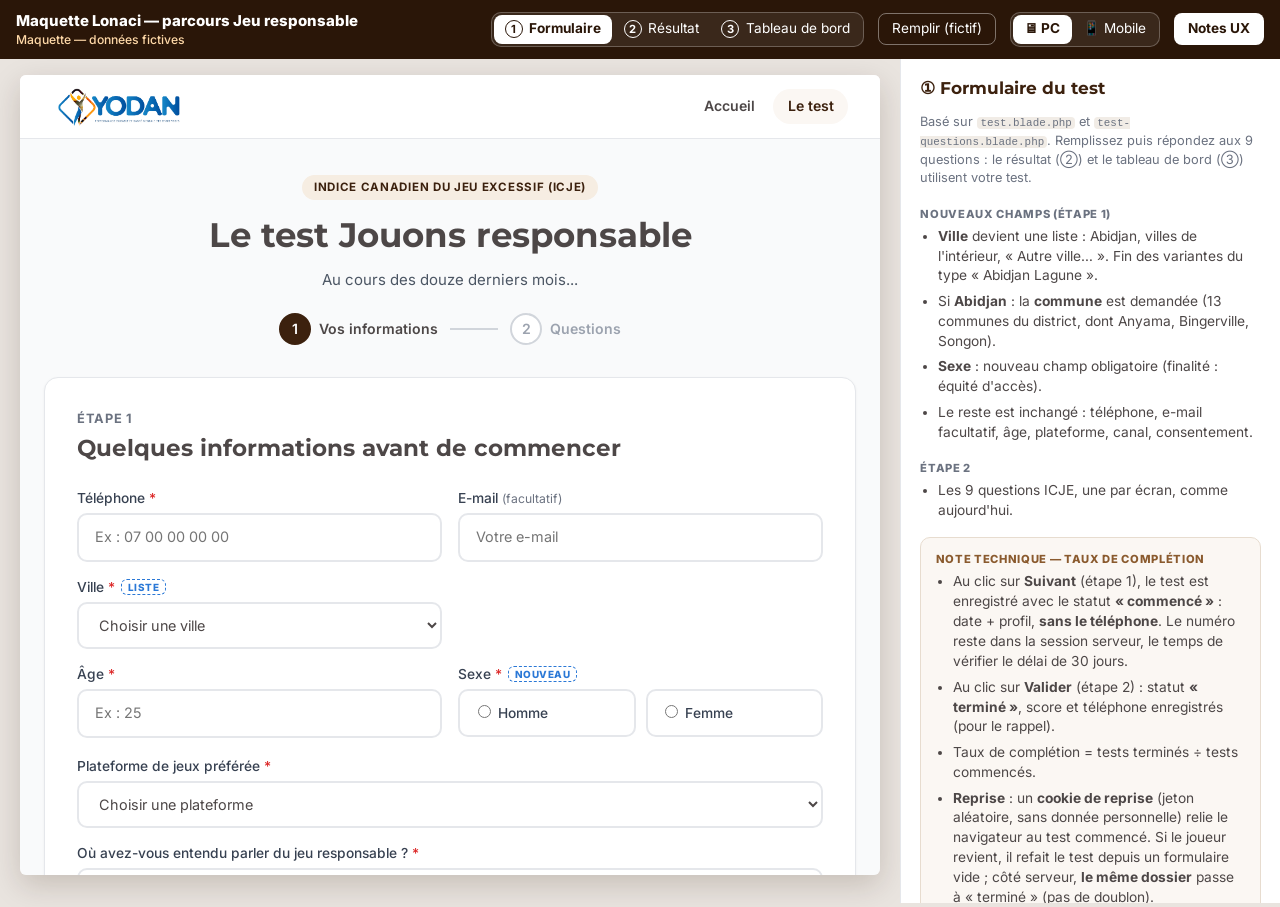
==== lonaci-parcours-jeu-responsable/index.html @ e92cad76 "maquette annuaire" ====
<!doctype html>
<html lang="fr">
<head>
  <meta charset="utf-8">
  <meta name="viewport" content="width=device-width, initial-scale=1">
  <title>Maquette — Parcours Jeu responsable (formulaire, résultat, tableau de bord)</title>
  <link rel="preconnect" href="https://fonts.googleapis.com">
  <link rel="preconnect" href="https://fonts.gstatic.com" crossorigin>
  <link href="https://fonts.googleapis.com/css2?family=Inter:wght@400;500;600;700;800&family=Montserrat:wght@600;700;800&display=swap" rel="stylesheet">
  <link rel="stylesheet" href="shell.css?v=3">
  <link rel="stylesheet" href="form.css?v=1">
  <link rel="stylesheet" href="result.css?v=1">
  <link rel="stylesheet" href="dash.css?v=1">
</head>
<body>
  <header class="mock-bar">
    <div class="mock-title">Maquette Lonaci — parcours Jeu responsable<span>Maquette — données fictives</span></div>

    <nav class="tabs" aria-label="Écrans de la maquette">
      <button type="button" data-screen="form" aria-pressed="true"><i>1</i>Formulaire</button>
      <button type="button" data-screen="result" aria-pressed="false"><i>2</i>Résultat</button>
      <button type="button" data-screen="dash" aria-pressed="false"><i>3</i>Tableau de bord</button>
    </nav>

    <button type="button" class="mock-btn" id="mock-fill" data-only="form">Remplir (fictif)</button>

    <div class="mock-group" role="group" aria-label="Zone du résultat" data-only="result">
      <span class="mock-label">Zone</span>
      <div class="seg">
        <button type="button" data-zone="green" aria-pressed="false">Verte</button>
        <button type="button" data-zone="orange" aria-pressed="false">Orange</button>
        <button type="button" data-zone="red" aria-pressed="true">Rouge</button>
      </div>
    </div>

    <div class="mock-group" role="group" aria-label="Profil connecté" data-only="dash">
      <span class="mock-label">Vu par</span>
      <div class="seg">
        <button type="button" data-role="lonaci" aria-pressed="true">LONACI</button>
        <button type="button" data-role="yodan" aria-pressed="false">YODAN</button>
      </div>
    </div>

    <div class="seg" role="group" aria-label="Affichage">
      <button type="button" data-device="pc" aria-pressed="true">🖥 PC</button>
      <button type="button" data-device="mobile" aria-pressed="false">📱 Mobile</button>
    </div>
    <button type="button" class="notes-toggle" id="notes-toggle" aria-pressed="true">Notes UX</button>
  </header>

  <div class="layout with-notes" id="layout">
    <main id="stage">
      <div class="frame pc" id="frame">

        <!-- ① Formulaire du test -->
        <div class="scr scr-form" id="scr-form">
          <div class="site">
            <header class="site-head">
              <img src="logo.jpg" alt="Jouons responsable" class="site-logo">
              <nav class="site-nav" aria-label="Navigation principale">
                <a href="#">Accueil</a>
                <a href="#" class="on">Le test</a>
              </nav>
            </header>
            <main class="page" id="f-page"></main>
          </div>
        </div>

        <!-- ② Page résultat -->
        <div class="scr scr-result" id="scr-result" hidden>
          <div class="site" id="r-site">
          <header class="site-head">
            <img src="logo.jpg" alt="Jouons responsable" class="site-logo">
            <nav class="site-nav" aria-label="Navigation principale">
              <a href="#" class="on">Accueil</a>
              <a href="#">Le test</a>
            </nav>
            <button type="button" class="site-burger" aria-label="Menu">
              <svg viewBox="0 0 24 24" fill="none" stroke="currentColor" stroke-width="2" stroke-linecap="round"><line x1="3" y1="6" x2="21" y2="6"/><line x1="3" y1="12" x2="21" y2="12"/><line x1="3" y1="18" x2="21" y2="18"/></svg>
            </button>
          </header>

          <main class="result">
            <!-- Colonne gauche : le résultat -->
            <section class="card result-card" aria-labelledby="result-title">
              <div class="result-top">
                <div class="gauge" id="gauge" role="img" aria-label="">
                  <div class="gauge-in">
                    <span class="gauge-emoji" id="gauge-emoji"></span>
                    <span class="gauge-pct" id="gauge-pct"></span>
                  </div>
                </div>
                <div class="result-id">
                  <p class="pill">Votre profil</p>
                  <p class="result-cat">Catégorie ICJE</p>
                  <h1 id="result-title" class="result-title"></h1>
                  <p class="score"><b id="score"></b> <span>/ 27 points</span></p>
                </div>
              </div>

              <p class="result-msg" id="result-msg"></p>

              <a href="#" class="btn-ghost" id="r-retake">
                <svg viewBox="0 0 24 24" fill="none" stroke="currentColor" stroke-width="2" stroke-linecap="round" stroke-linejoin="round" aria-hidden="true"><polyline points="1 4 1 10 7 10"/><path d="M3.51 15a9 9 0 1 0 2.13-9.36L1 10"/></svg>
                Refaire le test
              </a>
            </section>

            <!-- Colonne droite : action puis liens -->
            <div class="side">
              <!-- 1) Cases à cocher (zones orange et rouge) -->
              <section class="card follow" id="follow" aria-labelledby="follow-title">
                <h2 id="follow-title">Être accompagné(e)</h2>
                <p class="sub">Vous n'êtes pas seul(e). Un professionnel peut vous contacter, en toute confidentialité.</p>

                <form id="follow-form" novalidate>
                  <label class="check">
                    <input type="checkbox" id="cb-call">
                    <span>
                      <b>J'accepte d'être rappelé(e)</b>
                      <small>Appel gratuit et confidentiel, au <span class="ph" id="r-phone">07 00 00 00 00</span>.</small>
                    </span>
                  </label>

                  <label class="check" id="support-row">
                    <input type="checkbox" id="cb-support">
                    <span>
                      <b>J'accepte d'être accompagné(e)</b>
                      <small>J'accepte qu'un professionnel de l'accompagnement me contacte pour me proposer un suivi adapté.</small>
                    </span>
                  </label>

                  <div class="actions">
                    <button type="submit" class="btn-main" id="btn-save">Enregistrer mon choix</button>
                    <p class="saved" id="saved" hidden role="status"></p>
                  </div>
                </form>
              </section>

              <!-- 2) Liens -->
              <section class="links" aria-labelledby="links-title">
                <h2 id="links-title">En savoir plus sur le jeu responsable</h2>
                <div class="link-grid">
                  <a href="#" class="tile wa" onclick="return false;">
                    <span class="tile-ico">
                      <svg viewBox="0 0 24 24" fill="currentColor" aria-hidden="true"><path d="M12 2a10 10 0 0 0-8.6 15.1L2 22l5-1.3A10 10 0 1 0 12 2zm0 18.2a8.2 8.2 0 0 1-4.2-1.2l-.3-.2-3 .8.8-2.9-.2-.3A8.2 8.2 0 1 1 12 20.2zm4.5-6.1c-.2-.1-1.5-.7-1.7-.8-.2-.1-.4-.1-.6.1l-.8 1c-.1.2-.3.2-.5.1a6.7 6.7 0 0 1-3.3-2.9c-.2-.4.2-.4.7-1.2.1-.2 0-.3 0-.4l-.8-1.8c-.2-.5-.4-.4-.6-.4h-.5a1 1 0 0 0-.7.3 3 3 0 0 0-.9 2.2 5.2 5.2 0 0 0 1.1 2.7 11.8 11.8 0 0 0 4.5 4c1.7.7 2.3.8 3.2.6.5-.1 1.5-.6 1.7-1.2.2-.6.2-1.1.1-1.2l-.4-.3z"/></svg>
                    </span>
                    <span class="tile-txt">
                      <b>Chaîne WhatsApp</b>
                      <small>Inscrivez-vous à la chaîne WhatsApp</small>
                    </span>
                  </a>
                  <a href="#" class="tile tel" onclick="return false;">
                    <span class="tile-ico">
                      <svg viewBox="0 0 24 24" fill="none" stroke="currentColor" stroke-width="2" stroke-linecap="round" stroke-linejoin="round" aria-hidden="true"><path d="M22 16.9v3a2 2 0 0 1-2.2 2 19.8 19.8 0 0 1-8.6-3.1 19.5 19.5 0 0 1-6-6A19.8 19.8 0 0 1 2.1 4.2 2 2 0 0 1 4.1 2h3a2 2 0 0 1 2 1.7c.1.9.4 1.8.7 2.7a2 2 0 0 1-.5 2.1L8 9.8a16 16 0 0 0 6 6l1.3-1.3a2 2 0 0 1 2.1-.4c.9.3 1.8.6 2.7.7a2 2 0 0 1 1.7 2z"/></svg>
                    </span>
                    <span class="tile-txt">
                      <b>Numéro vert <span class="num">9999</span></b>
                      <small>Appel gratuit</small>
                    </span>
                  </a>
                </div>
              </section>
            </div>
          </main>

          <!-- Pied de page : le lien « ressources » y est déplacé -->
          <footer class="site-foot">
            <span>© 2026 Jouons responsable · <i>Le jeu doit rester un plaisir</i></span>
            <a href="#" class="foot-link" onclick="return false;">
              Plus d'informations sur le jeu responsable
              <svg viewBox="0 0 24 24" fill="none" stroke="currentColor" stroke-width="2" stroke-linecap="round" stroke-linejoin="round" aria-hidden="true"><path d="M7 17 17 7"/><path d="M8 7h9v9"/></svg>
            </a>
          </footer>
          </div>
        </div>

        <!-- ③ Tableau de bord LONACI / YODAN -->
        <div class="scr scr-dash" id="scr-dash" hidden>
          <div class="site">
          <header class="site-head">
            <img src="logo.jpg" alt="Jouons responsable" class="site-logo">
            <div class="site-title">
              <b>Tableau de bord</b>
              <span>Jeu responsable · test ICJE</span>
            </div>
            <span class="live" title="Les chiffres se mettent à jour en temps réel"><i></i>En direct</span>
            <span class="who" id="who"></span>
          </header>

          <div class="dash">
            <!-- Filtres : une seule rangée au-dessus des graphiques -->
            <form class="filters" id="filters" aria-label="Filtres">
              <label>Période
                <select id="f-period">
                  <option value="30">30 derniers jours</option>
                  <option value="90" selected>90 derniers jours</option>
                  <option value="all">Depuis le début</option>
                </select>
              </label>
              <label>Zone
                <select id="f-zone">
                  <option value="">Toutes</option>
                  <option value="Abidjan">Abidjan</option>
                  <option value="Intérieur">Intérieur</option>
                </select>
              </label>
              <label>Sexe
                <select id="f-sexe">
                  <option value="">Tous</option>
                  <option value="H">Hommes</option>
                  <option value="F">Femmes</option>
                </select>
              </label>
              <label>Canal
                <select id="f-canal">
                  <option value="">Tous</option>
                </select>
              </label>
              <label>Plateforme
                <select id="f-plat">
                  <option value="">Toutes</option>
                </select>
              </label>
              <p class="unit-note" id="unit-note"></p>
              <div class="exports">
                <button type="button" class="btn-exp" id="exp-agg" title="Les indicateurs affichés, avec les filtres en cours, à l'instant du clic">⬇ Exporter les indicateurs (CSV)</button>
                <button type="button" class="btn-exp" id="exp-list" title="Dossiers à risque, sans numéro de téléphone">⬇ Exporter les dossiers (sans téléphone)</button>
              </div>
            </form>

            <!-- Chiffres clés -->
            <section class="kpis" id="kpis" aria-label="Chiffres clés"></section>

            <div class="grid">
              <section class="card span-6">
                <h2>Entonnoir de l'accompagnement</h2>
                <p class="sub">Du test commencé à la prise en charge par l'équipe YODAN.</p>
                <div id="funnel"></div>
              </section>

              <section class="card span-6">
                <h2>Demande d'appel et accompagnement</h2>
                <p class="sub">Proposés sur la page résultat : l'appel aux joueurs à risque (modéré, excessif), l'accompagnement au jeu excessif. « Non » et « Sans réponse » ne sont pas rappelés ; la personne reste libre d'appeler le 9999.</p>
                <div id="consent-chart"></div>
              </section>

              <section class="card span-6">
                <h2>Niveaux de risque</h2>
                <p class="sub">Répartition des tests terminés selon la catégorie ICJE.</p>
                <div id="risk-bar"></div>
                <h3>Distribution du score (0–27)</h3>
                <div id="histo"></div>
              </section>

              <section class="card span-6">
                <h2>Suivi des dossiers</h2>
                <p class="sub">Les tests en zone verte sont <b>clos</b> : aucune action, comptés à part. Seuls les dossiers à risque demandent un suivi.</p>
                <div id="pec"></div>
              </section>

              <section class="card span-12">
                <h2>Évolution par semaine</h2>
                <p class="sub">Tests terminés par semaine, par niveau de risque.</p>
                <div id="weekly"></div>
              </section>

              <section class="card span-6">
                <h2>Âge × niveau de risque</h2>
                <p class="sub">Part de chaque niveau dans la tranche d'âge (ligne = 100 %).</p>
                <div id="heat-age"></div>
              </section>

              <section class="card span-6">
                <h2>Sexe, zone et canal</h2>
                <p class="sub">Niveau de risque selon le profil et la source d'acquisition.</p>
                <div id="profile"></div>
              </section>

              <section class="card span-12">
                <h2>Villes et communes</h2>
                <p class="sub">Nombre de tests et part de joueurs à risque (modéré + excessif). À Abidjan, la commune est saisie à la place de la ville.</p>
                <div id="cities"></div>
              </section>

              <section class="card span-12">
                <h2>Plateformes citées</h2>
                <p class="sub">Nombre de tests et part de joueurs à risque (modéré + excessif).</p>
                <div id="plats"></div>
              </section>

              <section class="card span-6">
                <h2>Ce que disent les réponses</h2>
                <p class="sub">Part des tests ayant répondu « La plupart du temps » ou « Presque toujours ».</p>
                <div id="items"></div>
              </section>

              <section class="card span-6">
                <h2>Complétion du test</h2>
                <p class="sub">Tests terminés ÷ tests commencés (étape « Informations » validée, questions non envoyées).</p>
                <div id="completion"></div>
              </section>

              <section class="card span-12">
                <h2>Équité d'accès</h2>
                <p class="sub">Part des demandes d'appel prises en charge, par groupe. Le trait vertical = moyenne générale.</p>
                <div id="equity"></div>
              </section>

              <!-- Dossiers : YODAN uniquement -->
              <section class="card span-12 queue" id="queue" aria-labelledby="queue-title">
                <div class="queue-head">
                  <div>
                    <h2 id="queue-title">Dossiers à risque <span class="badge-yodan">YODAN uniquement</span></h2>
                    <p class="sub">On n'appelle que les personnes qui ont demandé un appel. Le numéro s'affiche à la demande et chaque affichage est journalisé.</p>
                  </div>
                  <div class="queue-tools">
                    <form class="q-search" id="q-search" role="search" novalidate>
                      <label class="mini" for="q-term">Rechercher par téléphone ou e-mail
                        <input class="q-input" id="q-term" type="search" inputmode="email" autocomplete="off" placeholder="Numéro ou e-mail complet" aria-describedby="q-err">
                      </label>
                      <button type="submit" class="btn-act">Rechercher</button>
                      <button type="button" class="btn-act sec" id="q-clear" hidden>Effacer</button>
                    </form>
                    <label class="mini" id="q-filter-wrap">Afficher
                      <select id="q-filter">
                        <option value="todo">À appeler (demande = Oui, en attente)</option>
                        <option value="all">Tous les dossiers à risque</option>
                      </select>
                    </label>
                  </div>
                </div>
                <p class="q-err" id="q-err" role="alert" hidden></p>
                <p class="q-banner" id="q-banner" hidden></p>
                <div class="table-wrap">
                  <table class="qtable" id="qtable">
                    <thead>
                      <tr>
                        <th scope="col">Priorité</th>
                        <th scope="col">Dossier</th>
                        <th scope="col">Téléphone</th>
                        <th scope="col">E-mail</th>
                        <th scope="col">Date du test</th>
                        <th scope="col">Ancienneté</th>
                        <th scope="col">Commune / ville</th>
                        <th scope="col">Âge · sexe</th>
                        <th scope="col">Plateforme</th>
                        <th scope="col">Score</th>
                        <th scope="col">Canal</th>
                        <th scope="col">Appel</th>
                        <th scope="col">Accomp.</th>
                        <th scope="col">Statut / action</th>
                      </tr>
                    </thead>
                    <tbody></tbody>
                  </table>
                </div>
                <div class="pager-row">
                  <p class="small muted" id="q-count"></p>
                  <nav class="pager" id="q-pager" aria-label="Pagination des dossiers"></nav>
                  <label class="mini pager-size">Par page
                    <select id="q-size">
                      <option value="10" selected>10</option>
                      <option value="25">25</option>
                      <option value="50">50</option>
                    </select>
                  </label>
                </div>
              </section>

              <!-- Repère de maquette : ce que LONACI ne voit pas -->
              <section class="card span-12 ghost" id="ghost" aria-hidden="true">
                <b>Repère maquette</b> — à cet endroit, YODAN voit la <b>liste nominative des dossiers à risque</b> (téléphone, dossier, score individuel).
                Côté LONACI, cette zone n'existe pas : rien n'est chargé, ni à l'écran ni dans les données envoyées au navigateur.
              </section>
            </div>

            <p class="foot small muted">Unité : <b>tests</b>, pas personnes (un même joueur peut refaire le test après 30 jours). Seul le test ICJE est pris en compte.</p>
          </div>
          </div>
        </div>

      </div>
    </main>

    <aside class="notes" id="notes" aria-label="Notes UX"></aside>
  </div>

  <div class="tip" id="tip" role="tooltip" hidden></div>
  <div class="toast" id="toast" role="status" aria-live="polite" hidden></div>

  <script src="app.js?v=2"></script>
  <script src="form.js?v=3"></script>
  <script src="result.js?v=1"></script>
  <script src="dash.js?v=4"></script>
  <script>PJR.boot();</script>
</body>
</html>
---- lonaci-parcours-jeu-responsable/shell.css ----
/* Maquette Lonaci — parcours Jeu responsable : cadre commun (barre de maquette, onglets, appareil, notes).
   Les styles de chaque écran sont dans form.css, result.css et dash.css (limités à .scr-form, .scr-result, .scr-dash). */
:root {
  --brand: #3c210e;
  --mock: #2a1608;
  --border: #e5e7eb;
  --muted: #6b7280;
}
* { box-sizing: border-box; }
html, body { margin: 0; }
body { font-family: Inter, system-ui, Arial, sans-serif; background: #e9e4df; color: #4d4747; font-size: 15px; line-height: 1.45; }
button, input, select { font: inherit; color: inherit; }
[hidden] { display: none !important; }
:focus-visible { outline: 3px solid #f2a541; outline-offset: 2px; }
.sr-only { position: absolute; width: 1px; height: 1px; padding: 0; margin: -1px; overflow: hidden; clip: rect(0 0 0 0); white-space: nowrap; border: 0; }

/* ---------- Barre de maquette ---------- */
.mock-bar { position: sticky; top: 0; z-index: 30; display: flex; flex-wrap: wrap; align-items: center; gap: .6rem .9rem; padding: .6rem 1rem; background: var(--mock); color: #fff; }
.mock-title { font-weight: 800; margin-right: auto; }
.mock-title span { display: block; font-weight: 500; font-size: .76rem; color: #ffd9a8; }
.mock-group { display: inline-flex; align-items: center; gap: .4rem; }
.mock-label { font-size: .8rem; opacity: .8; }
.seg, .tabs { display: inline-flex; background: rgba(255,255,255,.08); border: 1px solid rgba(255,255,255,.25); border-radius: 10px; padding: 2px; }
.seg button, .tabs button { border: 0; background: none; color: #fff; padding: .28rem .7rem; border-radius: 8px; cursor: pointer; font-size: .85rem; }
.seg button[aria-pressed="true"], .tabs button[aria-pressed="true"] { background: #fff; color: var(--mock); font-weight: 700; }
.tabs button { display: inline-flex; align-items: center; gap: .4rem; }
.tabs i { font-style: normal; display: inline-grid; place-items: center; width: 18px; height: 18px; border-radius: 50%; border: 1px solid currentColor; font-size: .7rem; font-weight: 700; }
.mock-btn, .notes-toggle { border: 1px solid rgba(255,255,255,.4); background: none; color: #fff; padding: .32rem .8rem; border-radius: 8px; cursor: pointer; font-size: .85rem; }
.notes-toggle[aria-pressed="true"] { background: #fff; color: var(--mock); font-weight: 700; }

.layout { display: grid; grid-template-columns: minmax(0, 1fr); }
.layout.with-notes { grid-template-columns: minmax(0, 1fr) 380px; }
#stage { padding: 1rem 1.25rem 2rem; min-width: 0; }

/* ---------- Notes UX ---------- */
.notes { background: #fff; border-left: 1px solid var(--border); padding: 1.1rem 1.2rem 3rem; font-size: .86rem; max-height: calc(100vh - 56px); overflow: auto; position: sticky; top: 56px; }
.layout:not(.with-notes) .notes { display: none; }
.notes h2 { font-size: 1.05rem; margin: 0 0 .4rem; font-family: Montserrat, Arial, sans-serif; color: var(--brand); }
.notes h3 { font-size: .92rem; margin: 1rem 0 .3rem; font-family: Montserrat, Arial, sans-serif; color: var(--brand); }
.notes .tag { display: block; font-size: .7rem; text-transform: uppercase; letter-spacing: .06em; font-weight: 800; color: var(--muted); margin: 1.1rem 0 .3rem; }
.notes ul, .notes ol { margin: 0; padding-left: 1.1rem; }
.notes li { margin-bottom: .35rem; }
.notes .questions li::marker { color: var(--brand); font-weight: 700; }
.notes .out li { color: #57504c; }
.notes code { font-size: .85em; background: #f1ece6; padding: 0 .3em; border-radius: 4px; }
.notes .tech { margin-top: 1rem; padding: .8rem .9rem; border: 1px solid #e7dccf; background: #fbf7f3; border-radius: 10px; }
.notes .tech .tag { margin-top: 0; color: #8a5a2e; }
.notes .muted { color: var(--muted); }
.notes .small { font-size: .8rem; }
@media (max-width: 1100px) { .layout.with-notes { grid-template-columns: minmax(0, 1fr); } .notes { position: static; max-height: none; border-left: 0; border-top: 1px solid var(--border); } }

/* ---------- Cadre d'appareil ---------- */
.frame { background: #f9fafb; overflow: auto; container-type: inline-size; box-shadow: 0 10px 30px rgba(42,22,8,.18); }
.frame.pc { width: 100%; max-width: 1366px; height: calc(100vh - 100px); min-height: 560px; margin: 0 auto; border-radius: 6px; }
.frame.mobile { width: 390px; height: 800px; margin: 0 auto; border-radius: 28px; border: 10px solid #1f1f1f; }
.frame > .scr { min-height: 100%; display: flex; flex-direction: column; background: transparent; }
.frame > .scr-dash { background: #f7f5f3; }
.frame > .scr > .site { flex: 1; }

/* ---------- Infobulle + toast ---------- */
.tip { position: fixed; z-index: 50; pointer-events: none; background: #1f1a17; color: #fff; font-size: .76rem; padding: .4rem .6rem; border-radius: 8px; max-width: 260px; box-shadow: 0 6px 18px rgba(0,0,0,.2); }
.toast { position: fixed; z-index: 60; left: 50%; bottom: 24px; transform: translateX(-50%); max-width: min(92vw, 640px); background: #1f1a17; color: #fff; padding: .6rem 1rem; border-radius: 10px; font-size: .86rem; box-shadow: 0 8px 24px rgba(0,0,0,.25); }

/* Recherche + pagination de la liste des dossiers (YODAN) */
.scr-dash .queue-tools { display: flex; flex-wrap: wrap; align-items: flex-end; gap: 10px 14px; }
.scr-dash .q-search { display: flex; flex-wrap: wrap; align-items: flex-end; gap: 6px; }
.scr-dash .q-input { min-width: 240px; padding: .42rem .6rem; border: 1px solid #e7e2dd; border-radius: 9px; background: #fff; font-size: .85rem; font-weight: 500; }
.scr-dash .q-input:focus { outline: none; border-color: #3c210e; box-shadow: 0 0 0 3px rgba(60,33,14,.15); }
.scr-dash .q-search .btn-act { padding: .45rem .75rem; }
.scr-dash .q-err { margin: 8px 0 0; font-size: .8rem; color: #b91c1c; }
.scr-dash .q-banner { margin: 8px 0 10px; padding: .5rem .75rem; border-radius: 10px; background: #e8f0fb; color: #184f95; font-size: .8rem; }
.scr-dash .pager-row { display: flex; flex-wrap: wrap; align-items: center; justify-content: space-between; gap: 8px 16px; margin-top: 10px; }
.scr-dash .pager-row #q-count { margin: 0; }
.scr-dash .pager { display: flex; flex-wrap: wrap; gap: 4px; }
.scr-dash .pager button { min-width: 34px; height: 32px; padding: 0 .55rem; border: 1px solid #e7e2dd; border-radius: 8px; background: #fff; font-size: .8rem; font-weight: 600; cursor: pointer; }
.scr-dash .pager button:hover:not(:disabled) { border-color: #3c210e; }
.scr-dash .pager button[aria-current="page"] { background: #3c210e; border-color: #3c210e; color: #fff; }
.scr-dash .pager button:disabled { opacity: .4; cursor: default; }
.scr-dash .pager .gap { align-self: center; padding: 0 2px; color: #6b7280; }
.scr-dash .pager-size { flex-direction: row !important; align-items: center; gap: 6px !important; }
.scr-dash .pager-size select { min-width: 0 !important; }
.scr-dash .contact-mail { display: block; font-size: .74rem; color: #57504c; }
@container (max-width: 560px) {
  .scr-dash .q-search, .scr-dash .q-search label { width: 100%; }
  .scr-dash .q-input { min-width: 0; width: 100%; }
  .scr-dash .pager-row { flex-direction: column; align-items: stretch; }
}

/* Repère du test passé dans la maquette (file d'appels) */
.scr-dash tr.mine td { background: #fff8ec; }
.scr-dash .badge-mine { display: inline-block; margin-left: 6px; font-size: .64rem; font-weight: 800; text-transform: uppercase; letter-spacing: .04em; color: #8a5a00; background: #fff1cc; border: 1px dashed #e0b44a; border-radius: 6px; padding: 0 .35rem; }

/* Blocs repliables du tableau de bord */
.scr-dash .fold-all { display: flex; justify-content: flex-end; gap: 8px; margin: 0 0 10px; }
.scr-dash .card-toggle { all: unset; box-sizing: border-box; display: flex; align-items: center; justify-content: space-between; gap: 10px; width: 100%; cursor: pointer; font: inherit; color: inherit; }
.scr-dash .card-toggle::after { content: ""; flex: none; width: 8px; height: 8px; border-right: 2px solid currentColor; border-bottom: 2px solid currentColor; transform: rotate(45deg); margin: -4px 4px 0; transition: transform .15s; }
.scr-dash .card.collapsed .card-toggle::after { transform: rotate(-45deg); margin-top: 0; }
.scr-dash .card-toggle:focus-visible { outline: 2px solid #3c210e; outline-offset: 4px; border-radius: 4px; }
.scr-dash .card.collapsed { align-self: start; }
.scr-dash .card.collapsed .card-body { display: none; }
.scr-dash .mail-mask { color: #57504c; font-variant-numeric: tabular-nums; }
.scr-dash .consent-title { flex-wrap: wrap; gap: 2px 12px; }
.scr-dash .consent-title > span:last-child { white-space: nowrap; }
---- lonaci-parcours-jeu-responsable/form.css ----
/* Généré depuis formulaire-test/styles.css — styles limités à .scr-form */
.scr-form { --brand: #3c210e;
  --brand-dark: #2f1a0b;
  --brand-soft: #f6ede2;
  --brand-50: #fbf7f3;
  --text: #4d4747;
  --muted: #6b7280;
  --border: #e5e7eb;
  --bg: #f9fafb;
  --mock: #2a1608;
  --new: #2a78d6; }
.scr-form { font-family: Inter, system-ui, Arial, sans-serif; background: #e9e4df; color: var(--text); font-size: 15px; line-height: 1.45; }
.scr-form button, .scr-form input, .scr-form select { font: inherit; color: inherit; }
.scr-form code { font-size: .85em; background: #f1ece6; padding: 0 .3em; border-radius: 4px; }
.scr-form .muted { color: var(--muted); }
.scr-form .small { font-size: .8rem; }
.scr-form .sim { background: #1f1a17; color: #f3eee9; border-radius: 12px; padding: 12px 14px; margin-bottom: 8px; }
.scr-form .sim h2 { color: #ffd9a8; }
.scr-form .sim .muted { color: #b9aea5; }
.scr-form .rec { margin-top: 8px; border: 1px solid #3d332d; border-radius: 10px; padding: 8px 10px; font-size: .78rem; }
.scr-form .rec-head { display: flex; justify-content: space-between; align-items: center; margin-bottom: 4px; font-weight: 700; }
.scr-form .rec dl { display: grid; grid-template-columns: 110px minmax(0, 1fr); gap: 2px 8px; margin: 0; }
.scr-form .rec dt { color: #b9aea5; }
.scr-form .rec dd { margin: 0; overflow-wrap: anywhere; }
.scr-form .rec dd.no { color: #8f8278; font-style: italic; }
.scr-form .rec dd.chg { color: #9fe0b5; }
.scr-form .st { font-size: .68rem; font-weight: 800; text-transform: uppercase; letter-spacing: .05em; padding: .12rem .5rem; border-radius: 999px; }
.scr-form .st.started { background: #5a3d0a; color: #ffd27a; }
.scr-form .st.done { background: #0f3d22; color: #9fe0b5; }
.scr-form .kv { display: flex; justify-content: space-between; gap: 8px; font-size: .78rem; padding: 3px 0; border-top: 1px solid #3d332d; }
.scr-form .kv:first-of-type { border-top: 0; }
.scr-form .kv b { color: #fff; }
.scr-form .rate { margin-top: 10px; padding: 8px 10px; border-radius: 10px; background: #2b2420; font-size: .78rem; }
.scr-form .rate b { font-size: 1rem; color: #fff; }
.scr-form .rate .bad { color: #ffb38a; }
.scr-form .site-head { position: sticky; top: 0; z-index: 5; display: flex; align-items: center; justify-content: space-between; height: 64px; padding: 0 32px; background: rgba(255,255,255,.95); border-bottom: 1px solid var(--border); }
.scr-form .site-logo { height: 46px; width: auto; }
.scr-form .site-nav { display: flex; gap: 4px; }
.scr-form .site-nav a { padding: .45rem .9rem; border-radius: 999px; font-size: .88rem; font-weight: 600; color: var(--text); text-decoration: none; }
.scr-form .site-nav a.on { background: var(--brand-50); color: var(--brand); }
.scr-form .page { max-width: 896px; margin: 0 auto; padding: 36px 24px 48px; }
.scr-form .test-head { text-align: center; margin-bottom: 32px; }
.scr-form .pill { display: inline-block; margin: 0; font-size: .72rem; font-weight: 700; text-transform: uppercase; letter-spacing: .06em; color: var(--brand); background: var(--brand-soft); padding: .25rem .75rem; border-radius: 999px; }
.scr-form .test-head h1 { margin: .7rem 0 0; font-family: Montserrat, Arial, sans-serif; font-size: 2.1rem; color: var(--text); }
.scr-form .test-head .intro { margin: .6rem auto 0; color: #4b5563; max-width: 640px; }
.scr-form .steps { display: flex; align-items: center; justify-content: center; gap: 12px; margin-top: 22px; }
.scr-form .steps .line { width: 48px; height: 2px; background: #d1d5db; }
.scr-form .step { display: flex; align-items: center; gap: 8px; font-size: .88rem; font-weight: 600; color: #9ca3af; }
.scr-form .step span { width: 32px; height: 32px; border-radius: 50%; border: 2px solid #d1d5db; background: #fff; display: inline-grid; place-items: center; }
.scr-form .step.on { color: var(--text); }
.scr-form .step.on span { border-color: var(--brand); background: var(--brand); color: #fff; }
.scr-form .step.done span { border-color: var(--brand); color: var(--brand); }
.scr-form .card { background: #fff; border: 1px solid var(--border); border-radius: 14px; box-shadow: 0 1px 3px rgba(17,24,39,.05); padding: 32px; }
.scr-form .card .eyebrow { margin: 0; font-size: .8rem; font-weight: 700; text-transform: uppercase; letter-spacing: .05em; color: var(--muted); }
.scr-form .card h3 { margin: .2rem 0 0; font-family: Montserrat, Arial, sans-serif; font-size: 1.45rem; color: var(--text); }
.scr-form .fields { display: grid; grid-template-columns: 1fr 1fr; gap: 16px; margin-top: 24px; }
.scr-form .full { grid-column: 1 / -1; }
.scr-form .field label, .scr-form .field .lbl { display: block; font-size: .86rem; font-weight: 500; color: #374151; margin-bottom: 4px; }
.scr-form .req { color: #dc2626; }
.scr-form .opt { font-size: .76rem; color: var(--muted); font-weight: 400; }
.scr-form .input { width: 100%; border: 2px solid var(--border); border-radius: 10px; padding: .75rem 1rem; font-size: .9rem; background: #fff; }
.scr-form .input:focus { outline: none; border-color: var(--brand); box-shadow: 0 0 0 3px rgba(60,33,14,.15); }
.scr-form .input.bad { border-color: #dc2626; }
.scr-form .err { margin: 4px 0 0; font-size: .8rem; color: #b91c1c; }
.scr-form .help { margin: 4px 0 0; font-size: .76rem; color: var(--muted); }
.scr-form .new { display: inline-block; margin-left: 6px; vertical-align: 1px; font-size: .62rem; font-weight: 800; text-transform: uppercase; letter-spacing: .05em; color: var(--new); border: 1px dashed var(--new); border-radius: 6px; padding: 0 .35rem; }
.scr-form .radios { display: flex; gap: 10px; }
.scr-form .radio { flex: 1; display: flex; align-items: center; justify-content: center; gap: 8px; padding: .7rem .8rem; border: 2px solid var(--border); border-radius: 10px; cursor: pointer; font-size: .9rem; font-weight: 600; background: #fff; }
.scr-form .radio:hover { border-color: rgba(60,33,14,.35); }
.scr-form .radio:has(input:checked) { border-color: var(--brand); background: var(--brand-soft); color: var(--brand); }
.scr-form .radio input { accent-color: var(--brand); }
.scr-form .consent { display: flex; gap: 12px; align-items: flex-start; font-size: .88rem; color: #374151; cursor: pointer; }
.scr-form .consent input { margin-top: 3px; width: 16px; height: 16px; accent-color: var(--brand); }
.scr-form .consent a { color: var(--brand); font-weight: 600; }
.scr-form .actions { display: flex; flex-direction: column; align-items: center; gap: 12px; margin-top: 24px; }
.scr-form .btn { min-width: 320px; padding: 1rem 2rem; border: 0; border-radius: 12px; background: var(--brand); color: #fff; font-weight: 700; font-size: 1rem; cursor: pointer; box-shadow: 0 10px 20px rgba(60,33,14,.25); }
.scr-form .btn:hover { background: var(--brand-dark); }
.scr-form .btn:disabled { opacity: .45; cursor: not-allowed; box-shadow: none; }
.scr-form .btn-sec { padding: .6rem 1rem; border: 1px solid #d1d5db; border-radius: 9px; background: #fff; font-size: .86rem; font-weight: 600; cursor: pointer; }
.scr-form .link { font-size: .86rem; color: #4b5563; text-decoration: none; background: none; border: 0; cursor: pointer; }
.scr-form .link:hover { color: var(--brand); }
.scr-form .progress { margin: -12px 0 32px; }
.scr-form .progress-top { display: flex; justify-content: space-between; font-size: .86rem; font-weight: 600; color: #4b5563; margin-bottom: 6px; }
.scr-form .progress-top b { color: var(--brand); }
.scr-form .bar { height: 10px; background: #e5e7eb; border-radius: 999px; overflow: hidden; }
.scr-form .bar div { height: 100%; background: linear-gradient(90deg, #3c210e, #8a5a2e); border-radius: 999px; transition: width .4s ease; }
.scr-form .q { padding: 40px; border-radius: 18px; }
.scr-form .q .pill { font-size: .7rem; }
.scr-form .q h3 { margin-top: 16px; font-size: 1.45rem; line-height: 1.3; }
.scr-form .answers { display: grid; grid-template-columns: 1fr 1fr; gap: 12px; margin-top: 24px; }
.scr-form .answer { display: flex; align-items: center; gap: 12px; padding: 16px; border: 2px solid var(--border); border-radius: 12px; background: var(--bg); cursor: pointer; font-size: .9rem; font-weight: 500; }
.scr-form .answer:hover { border-color: rgba(60,33,14,.4); background: var(--brand-50); }
.scr-form .answer.sel { border-color: var(--brand); background: var(--brand-soft); box-shadow: 0 0 0 1px var(--brand); }
.scr-form .answer .emo { font-size: 1.5rem; }
.scr-form .left { text-align: center; padding: 56px 24px; }
.scr-form .left .big { font-size: 2.6rem; }
.scr-form .left h2 { font-family: Montserrat, Arial, sans-serif; margin: .5rem 0 .3rem; color: var(--text); }
.scr-form .result { text-align: center; }
.scr-form .result .score { font-family: Montserrat, Arial, sans-serif; font-size: 2.4rem; font-weight: 800; color: var(--brand); }
@container (max-width: 620px) {
.scr-form .site-head { padding: 0 16px; height: 58px; }
.scr-form .site-logo { height: 38px; }
.scr-form .site-nav a { padding: .4rem .6rem; font-size: .82rem; }
.scr-form .page { padding: 24px 16px 40px; }
.scr-form .test-head h1 { font-size: 1.6rem; }
.scr-form .steps { gap: 8px; }
.scr-form .steps .line { width: 20px; }
.scr-form .step { font-size: .8rem; }
.scr-form .card { padding: 20px; }
.scr-form .fields { grid-template-columns: minmax(0, 1fr); }
.scr-form .q { padding: 22px; }
.scr-form .q h3 { font-size: 1.15rem; }
.scr-form .answers { grid-template-columns: minmax(0, 1fr); }
.scr-form .btn { min-width: 0; width: 100%; }
}
---- lonaci-parcours-jeu-responsable/result.css ----
/* Généré depuis page-resultat/styles.css — styles limités à .scr-result */
.scr-result { --brand: #3c210e;
  --brand-soft: #f6ede2;
  --brand-50: #fbf7f3;
  --text: #4d4747;
  --muted: #6b7280;
  --border: #e5e7eb;
  --bg: #f9fafb;
  --wa: #128c4b;
  --wa-soft: #e8f8ee;
  --green: #16a34a;
  --mock: #2a1608;
  
  --z: #dc2626;
  --z-soft: #fef2f2; }
.scr-result { font-family: Inter, system-ui, sans-serif; background: #e9e4df; color: var(--text); font-size: 15px; line-height: 1.45; }
.scr-result button, .scr-result input { font: inherit; color: inherit; }
.scr-result code, .scr-result kbd { font-size: .85em; background: #f1ece6; padding: 0 .3em; border-radius: 4px; }
.scr-result .muted { color: var(--muted); }
.scr-result .small { font-size: .82rem; }
.scr-result .site { min-height: 100%; display: flex; flex-direction: column; }
.scr-result .site-head { flex: none; display: flex; align-items: center; justify-content: space-between; height: 64px; padding: 0 32px; background: rgba(255,255,255,.92); border-bottom: 1px solid var(--border); }
.scr-result .site-logo { height: 46px; width: auto; }
.scr-result .site-nav { display: flex; gap: 4px; }
.scr-result .site-nav a { padding: .45rem .9rem; border-radius: 999px; font-size: .88rem; font-weight: 600; color: var(--text); text-decoration: none; }
.scr-result .site-nav a.on { background: var(--brand-50); color: var(--brand); }
.scr-result .site-burger { display: none; border: 0; background: none; width: 40px; height: 40px; border-radius: 8px; }
.scr-result .site-burger svg { width: 24px; height: 24px; }
.scr-result .result { flex: 1; width: 100%; max-width: 1180px; margin: 0 auto; padding: 16px 32px; display: grid; grid-template-columns: 5fr 6fr; gap: 20px; align-items: stretch; }
.scr-result .card { background: #fff; border: 1px solid var(--border); border-radius: 16px; box-shadow: 0 6px 18px rgba(17,24,39,.05); }
.scr-result .result-card { display: flex; flex-direction: column; padding: 24px 26px; background: linear-gradient(180deg, var(--z-soft) 0%, #fff 55%); }
.scr-result .result-top { display: flex; align-items: center; gap: 22px; }
.scr-result .gauge { flex: none; width: 120px; height: 120px; border-radius: 50%; display: grid; place-items: center;
  background: conic-gradient(var(--z) calc(var(--p, 0) * 1%), #e5e7eb 0); }
.scr-result .gauge-in { width: 94px; height: 94px; border-radius: 50%; background: #fff; display: flex; flex-direction: column; align-items: center; justify-content: center; }
.scr-result .gauge-emoji { font-size: 1.7rem; line-height: 1; }
.scr-result .gauge-pct { margin-top: 2px; font-size: 1.25rem; font-weight: 800; color: var(--z); }
.scr-result .pill { display: inline-block; margin: 0; font-size: .68rem; font-weight: 700; text-transform: uppercase; letter-spacing: .07em; color: var(--brand); background: rgba(255,255,255,.75); border: 1px solid rgba(60,33,14,.12); padding: .2rem .65rem; border-radius: 999px; }
.scr-result .result-cat { margin: .6rem 0 0; font-size: .8rem; font-weight: 600; color: var(--muted); }
.scr-result .result-title { margin: .1rem 0 0; font-family: Montserrat, sans-serif; font-size: 1.75rem; line-height: 1.15; color: var(--z); }
.scr-result .score { display: inline-flex; align-items: baseline; gap: 4px; margin: .55rem 0 0; padding: .25rem .8rem; background: #fff; border: 1px solid color-mix(in srgb, var(--z) 25%, transparent); border-radius: 10px; }
.scr-result .score b { font-size: 1.3rem; color: var(--z); }
.scr-result .score span { font-size: .82rem; color: var(--muted); }
.scr-result .result-msg { margin: 20px 0 0; font-size: .95rem; line-height: 1.6; color: #4b5563; }
.scr-result .thanks { margin: 12px 0 0; font-size: .8rem; color: var(--muted); }
.scr-result .btn-ghost { margin-top: auto; align-self: flex-start; display: inline-flex; align-items: center; gap: .5rem; padding: .7rem 1.3rem; border: 2px solid var(--border); border-radius: 12px; background: #fff; font-size: .88rem; font-weight: 600; color: var(--text); text-decoration: none; }
.scr-result .btn-ghost:hover { background: var(--bg); }
.scr-result .btn-ghost svg { width: 16px; height: 16px; }
.scr-result .side { display: flex; flex-direction: column; gap: 12px; min-width: 0; }
.scr-result .follow { padding: 14px 20px; background: color-mix(in srgb, var(--z-soft) 70%, #fff); border-color: color-mix(in srgb, var(--z) 20%, var(--border)); }
.scr-result .follow h2, .scr-result .links h2 { margin: 0; font-family: Montserrat, sans-serif; font-size: 1.05rem; color: var(--text); }
.scr-result .follow .sub { margin: .15rem 0 .6rem; font-size: .84rem; color: #4b5563; }
.scr-result #follow-form { display: flex; flex-direction: column; gap: 8px; }
.scr-result .check { display: flex; align-items: flex-start; gap: 10px; padding: 8px 14px; background: #fff; border: 2px solid var(--border); border-radius: 12px; cursor: pointer; transition: border-color .15s; }
.scr-result .check:hover { border-color: rgba(60,33,14,.35); }
.scr-result .check:has(input:checked) { border-color: var(--brand); }
.scr-result .check input { margin-top: 2px; width: 18px; height: 18px; accent-color: var(--brand); flex: none; }
.scr-result .check b { display: block; font-size: .9rem; }
.scr-result .check small { display: block; font-size: .78rem; color: var(--muted); margin-top: 1px; }
.scr-result .phone { padding: 0 2px; }
.scr-result .phone label { display: block; font-size: .8rem; font-weight: 600; margin-bottom: 3px; }
.scr-result .phone .req { color: #dc2626; }
.scr-result .phone input { width: 100%; padding: .55rem .8rem; border: 2px solid var(--border); border-radius: 10px; background: #fff; font-size: .88rem; }
.scr-result .phone input:focus { outline: none; border-color: var(--brand); box-shadow: 0 0 0 3px rgba(60,33,14,.15); }
.scr-result .err { margin: 3px 0 0; font-size: .78rem; color: #b91c1c; }
.scr-result .btn-main { margin-top: 4px; align-self: flex-start; padding: .7rem 1.6rem; border: 0; border-radius: 12px; background: var(--z); color: #fff; font-size: .88rem; font-weight: 700; cursor: pointer; box-shadow: 0 4px 10px rgba(0,0,0,.12); }
.scr-result .btn-main:hover { filter: brightness(.95); }
.scr-result .saved { margin: 4px 0 0; padding: .55rem .8rem; border: 1px solid #bbf7d0; background: #f0fdf4; color: #166534; border-radius: 10px; font-size: .84rem; }
.scr-result .links h2 { margin-bottom: 8px; }
.scr-result .link-grid { display: grid; grid-template-columns: 1fr 1fr; gap: 10px; }
.scr-result .tile { display: flex; align-items: center; gap: 12px; padding: 10px 14px; background: #fff; border: 2px solid var(--border); border-radius: 12px; text-decoration: none; color: var(--text); transition: border-color .15s, background .15s; }
.scr-result .tile-ico { flex: none; width: 40px; height: 40px; border-radius: 50%; display: grid; place-items: center; }
.scr-result .tile-ico svg { width: 22px; height: 22px; }
.scr-result .tile b { display: block; font-size: .9rem; }
.scr-result .tile small { display: block; font-size: .78rem; color: var(--muted); }
.scr-result .tile .num { color: var(--green); font-weight: 800; letter-spacing: .04em; }
.scr-result .tile.wa .tile-ico { background: var(--wa-soft); color: var(--wa); }
.scr-result .tile.wa:hover { border-color: #25d366; background: #f3fcf6; }
.scr-result .tile.tel .tile-ico { background: #ecfdf3; color: var(--green); }
.scr-result .tile.tel:hover { border-color: var(--green); background: #f3fcf6; }
.scr-result .site.zone-green .links { padding: 18px 22px; background: #fff; border: 1px solid var(--border); border-radius: 16px; }
.scr-result .site.zone-green .link-grid { grid-template-columns: 1fr; }
.scr-result .site-foot { flex: none; display: flex; align-items: center; justify-content: space-between; gap: 12px; padding: 11px 32px; background: #fff; border-top: 1px solid var(--border); font-size: .8rem; color: #4a5568; }
.scr-result .site-foot i { color: #718096; }
.scr-result .foot-link { display: inline-flex; align-items: center; gap: 4px; color: var(--brand); font-weight: 600; text-decoration: underline; text-underline-offset: 3px; }
.scr-result .foot-link svg { width: 14px; height: 14px; }
@container (max-width: 760px) {
.scr-result .site-head { height: 60px; padding: 0 16px; }
.scr-result .site-logo { height: 40px; }
.scr-result .site-nav { display: none; }
.scr-result .site-burger { display: inline-grid; place-items: center; }
.scr-result .result { grid-template-columns: 1fr; padding: 16px; gap: 14px; }
.scr-result .result-card { padding: 22px 18px; text-align: center; }
.scr-result .result-top { flex-direction: column; gap: 12px; }
.scr-result .gauge { width: 130px; height: 130px; }
.scr-result .gauge-in { width: 102px; height: 102px; }
.scr-result .result-title { font-size: 1.5rem; }
.scr-result .result-msg { margin-top: 16px; font-size: .92rem; }
.scr-result .btn-ghost { margin-top: 18px; align-self: stretch; justify-content: center; }
.scr-result .follow { padding: 18px 16px; }
.scr-result .btn-main { align-self: stretch; }
.scr-result .link-grid { grid-template-columns: 1fr; }
.scr-result .site-foot { flex-direction: column; text-align: center; padding: 14px 16px; }
}
.scr-result .phone { display: grid; grid-template-columns: auto 1fr; align-items: center; column-gap: 10px; }
.scr-result .phone label { margin: 0; }
.scr-result .phone .err { grid-column: 2; }
.scr-result .actions { display: flex; align-items: center; gap: 12px; margin-top: 4px; }
.scr-result .actions .btn-main { margin: 0; flex: none; }
.scr-result .actions .saved { margin: 0; flex: 1; padding: .4rem .7rem; font-size: .8rem; line-height: 1.35; }
@container (max-width: 760px) {
.scr-result .phone { grid-template-columns: 1fr; }
.scr-result .phone label { margin-bottom: 3px; }
.scr-result .phone .err { grid-column: 1; }
.scr-result .actions { flex-direction: column; align-items: stretch; }
}
.scr-result .phone { display: block; }
.scr-result .check .ph { font-weight: 700; color: var(--text); white-space: nowrap; }
---- lonaci-parcours-jeu-responsable/dash.css ----
/* Généré depuis tableau-bord-jeu-responsable/styles.css — styles limités à .scr-dash */
.scr-dash { --brand: #3c210e;
  --brand-50: #fbf7f3;
  --brand-soft: #f6ede2;
  --text: #2b2523;
  --text-2: #57504c;
  --muted: #6b7280;
  --border: #e7e2dd;
  --grid: #eeeae6;
  --bg: #f7f5f3;
  --surface: #fcfcfb;
  --mock: #2a1608;

  
  --r0: #eb9a68; 
  --r1: #d9682f; 
  --r2: #a8431a; 
  --r3: #6e2a0c; 

  
  --s-wait: #eda100;
  --s-done: #2a78d6;
  --s-auto: #1baf7a;

  --masked: #d6d1cc; }
.scr-dash { font-family: Inter, system-ui, Arial, sans-serif; background: #e9e4df; color: var(--text); font-size: 14px; line-height: 1.45; }
.scr-dash button, .scr-dash input, .scr-dash select { font: inherit; color: inherit; }
.scr-dash code { font-size: .85em; background: #f1ece6; padding: 0 .3em; border-radius: 4px; }
.scr-dash .muted { color: var(--muted); }
.scr-dash .small { font-size: .8rem; }
.scr-dash .site-head { position: sticky; top: 0; z-index: 5; display: flex; align-items: center; gap: 14px; height: 60px; padding: 0 24px; background: rgba(255,255,255,.96); border-bottom: 1px solid var(--border); }
.scr-dash .site-logo { height: 40px; width: auto; }
.scr-dash .site-title { display: flex; flex-direction: column; line-height: 1.2; margin-right: auto; }
.scr-dash .site-title b { font-family: Montserrat, Arial, sans-serif; color: var(--brand); font-size: 1rem; }
.scr-dash .site-title span { font-size: .78rem; color: var(--muted); }
.scr-dash .who { font-size: .78rem; font-weight: 700; padding: .3rem .7rem; border-radius: 999px; background: var(--brand-soft); color: var(--brand); white-space: nowrap; }
.scr-dash .who.yodan { background: #e8f0fb; color: #184f95; }
.scr-dash .live { display: inline-flex; align-items: center; gap: 6px; font-size: .74rem; font-weight: 600; color: #166534; white-space: nowrap; }
.scr-dash .live i { width: 8px; height: 8px; border-radius: 50%; background: #0ca30c; box-shadow: 0 0 0 0 rgba(12,163,12,.5); animation: pulse 2s infinite; }
@keyframes pulse{ 70% { box-shadow: 0 0 0 7px rgba(12,163,12,0); } 100% { box-shadow: 0 0 0 0 rgba(12,163,12,0); } }
@media (prefers-reduced-motion: reduce) {
.scr-dash .live i { animation: none; }
}
.scr-dash .dash { padding: 16px 24px 28px; max-width: 1300px; margin: 0 auto; }
.scr-dash .filters { display: flex; flex-wrap: wrap; align-items: flex-end; gap: 10px 14px; margin-bottom: 14px; }
.scr-dash .filters label, .scr-dash .mini { display: flex; flex-direction: column; gap: 3px; font-size: .74rem; font-weight: 600; color: var(--text-2); }
.scr-dash .filters select, .scr-dash .mini select { min-width: 150px; padding: .42rem .6rem; border: 1px solid var(--border); border-radius: 9px; background: #fff; font-size: .85rem; font-weight: 500; color: var(--text); }
.scr-dash .unit-note { margin: 0 0 0 auto; font-size: .76rem; color: var(--muted); align-self: center; }
.scr-dash .exports { display: flex; flex-wrap: wrap; gap: 8px; }
.scr-dash .btn-exp { border: 1px solid var(--brand); background: #fff; color: var(--brand); border-radius: 9px; padding: .42rem .75rem; font-size: .8rem; font-weight: 700; cursor: pointer; white-space: nowrap; }
.scr-dash .btn-exp:hover { background: var(--brand-50); }
.scr-dash .kpis { display: grid; grid-template-columns: repeat(6, minmax(0, 1fr)); gap: 10px; margin-bottom: 14px; }
.scr-dash .kpi { background: #fff; border: 1px solid var(--border); border-radius: 14px; padding: 12px 14px; }
.scr-dash .kpi .lbl { font-size: .74rem; font-weight: 600; color: var(--text-2); }
.scr-dash .kpi .val { font-family: Montserrat, Arial, sans-serif; font-size: 1.55rem; font-weight: 800; color: var(--text); line-height: 1.15; margin-top: 4px; }
.scr-dash .kpi .hint { font-size: .72rem; color: var(--muted); margin-top: 2px; }
.scr-dash .kpi.alert { border-color: #e9b9a0; background: #fff8f4; }
.scr-dash .grid { display: grid; grid-template-columns: repeat(12, minmax(0, 1fr)); gap: 14px; }
.scr-dash .span-6 { grid-column: span 6; }
.scr-dash .span-12 { grid-column: span 12; }
.scr-dash .card { background: #fff; border: 1px solid var(--border); border-radius: 16px; padding: 16px 18px; min-width: 0; }
.scr-dash .card h2 { margin: 0; font-family: Montserrat, Arial, sans-serif; font-size: 1rem; color: var(--text); }
.scr-dash .card h3 { margin: 16px 0 6px; font-size: .82rem; color: var(--text-2); }
.scr-dash .card .sub { margin: 2px 0 12px; font-size: .8rem; color: var(--muted); }
.scr-dash .mask { color: var(--muted); font-style: italic; font-weight: 500; }
.scr-dash .hatch { background: repeating-linear-gradient(45deg, var(--masked) 0 4px, #eeeae6 4px 8px) !important; }
.scr-dash .legend { display: flex; flex-wrap: wrap; gap: 4px 14px; margin: 0 0 8px; font-size: .76rem; color: var(--text-2); }
.scr-dash .legend i { display: inline-block; width: 10px; height: 10px; border-radius: 3px; margin-right: 5px; vertical-align: -1px; }
.scr-dash .funnel-row { display: grid; grid-template-columns: 170px minmax(0, 1fr) 70px; align-items: center; gap: 10px; margin-bottom: 8px; }
.scr-dash .funnel-row .name { font-size: .82rem; font-weight: 600; }
.scr-dash .funnel-row .name small { display: block; font-weight: 400; color: var(--muted); font-size: .72rem; }
.scr-dash .funnel-track { height: 26px; background: var(--grid); border-radius: 4px; }
.scr-dash .funnel-bar { height: 100%; background: var(--brand); border-radius: 4px; min-width: 2px; }
.scr-dash .funnel-row .num { text-align: right; font-weight: 700; font-size: .85rem; }
.scr-dash .funnel-step { margin: -2px 0 6px 180px; font-size: .72rem; color: var(--muted); }
.scr-dash .stack { display: flex; height: 30px; gap: 2px; border-radius: 4px; overflow: hidden; }
.scr-dash .stack > div { height: 100%; display: flex; align-items: center; justify-content: center; font-size: .74rem; font-weight: 700; color: #fff; min-width: 2px; white-space: nowrap; overflow: hidden; }
.scr-dash .stack > div.light { color: #2b2523; }
.scr-dash .stack-row { display: grid; grid-template-columns: 130px minmax(0, 1fr) 54px; gap: 10px; align-items: center; margin-bottom: 6px; font-size: .8rem; }
.scr-dash .stack-row .stack { height: 22px; }
.scr-dash .stack-row .n { text-align: right; color: var(--muted); font-size: .76rem; }
.scr-dash svg.chart { display: block; width: 100%; height: auto; overflow: visible; }
.scr-dash svg.chart text { font-family: Inter, Arial, sans-serif; fill: var(--text-2); font-size: 11px; }
.scr-dash svg.chart .axis { stroke: #cfc8c1; stroke-width: 1; }
.scr-dash svg.chart .gridline { stroke: var(--grid); stroke-width: 1; }
.scr-dash svg.chart rect.hit { fill: transparent; }
.scr-dash .heat { display: grid; gap: 2px; font-size: .78rem; }
.scr-dash .heat .h { font-weight: 600; color: var(--text-2); font-size: .72rem; padding: 4px; text-align: center; }
.scr-dash .heat .rl { font-weight: 600; padding: 6px 4px; }
.scr-dash .heat .c { padding: 8px 4px; text-align: center; border-radius: 4px; font-weight: 600; }
.scr-dash .hbar { display: grid; grid-template-columns: 200px minmax(0, 1fr) 64px; gap: 10px; align-items: center; margin-bottom: 5px; font-size: .8rem; }
.scr-dash .hbar .lab { overflow: hidden; text-overflow: ellipsis; white-space: nowrap; }
.scr-dash .hbar .track { position: relative; height: 16px; background: var(--grid); border-radius: 4px; }
.scr-dash .hbar .fill { height: 100%; border-radius: 4px; background: var(--brand); min-width: 2px; }
.scr-dash .hbar .ref { position: absolute; top: -3px; bottom: -3px; width: 2px; background: var(--text); }
.scr-dash .hbar .v { text-align: right; font-weight: 700; }
.scr-dash .plats { display: grid; grid-template-columns: 1fr 1fr; gap: 0 28px; }
.scr-dash .plat-head { display: grid; grid-template-columns: 130px minmax(0, 1fr) minmax(0, 1fr); gap: 10px; font-size: .72rem; color: var(--muted); font-weight: 600; margin-bottom: 6px; }
.scr-dash .plat-row { display: grid; grid-template-columns: 130px minmax(0, 1fr) minmax(0, 1fr); gap: 10px; align-items: center; margin-bottom: 5px; font-size: .8rem; }
.scr-dash .plat-row .cell { display: grid; grid-template-columns: minmax(0, 1fr) 46px; gap: 6px; align-items: center; }
.scr-dash .plat-row .cell b { text-align: right; font-size: .78rem; }
.scr-dash .equity { display: grid; grid-template-columns: repeat(4, minmax(0, 1fr)); gap: 0 24px; }
.scr-dash .closed { display: flex; align-items: center; gap: 12px; padding: 10px 12px; margin-bottom: 14px; border: 1px dashed #bfe8cd; background: #f3fbf6; border-radius: 12px; font-size: .8rem; color: #166534; }
.scr-dash .closed b { font-family: Montserrat, Arial, sans-serif; font-size: 1.2rem; color: #14532d; }
.scr-dash .closed .lock { flex: none; display: grid; place-items: center; width: 30px; height: 30px; border-radius: 50%; background: #dcf3e4; font-size: .9rem; }
.scr-dash .stat-done { color: #184f95; font-weight: 600; }
.scr-dash .sec-title { margin: 10px 0 6px; font-size: .78rem; font-weight: 700; color: var(--text-2); }
.scr-dash .equity h3 { margin-top: 0; }
.scr-dash .equity .hbar { grid-template-columns: 96px minmax(0, 1fr) 52px; }
.scr-dash .consent-block + .consent-block { margin-top: 16px; }
.scr-dash .consent-title { display: flex; justify-content: space-between; align-items: baseline; font-size: .84rem; font-weight: 700; margin-bottom: 6px; }
.scr-dash .consent-title span { font-weight: 500; color: var(--muted); font-size: .76rem; }
.scr-dash .consent-title b { font-family: Montserrat, Arial, sans-serif; font-size: 1.1rem; }
.scr-dash .pec { display: grid; grid-template-columns: 160px minmax(0, 1fr); gap: 16px; align-items: center; }
.scr-dash .pec-figs { display: grid; grid-template-columns: 1fr 1fr; gap: 8px; }
.scr-dash .pec-figs div { background: var(--bg); border-radius: 10px; padding: 8px 10px; }
.scr-dash .pec-figs span { display: block; font-size: .72rem; color: var(--text-2); }
.scr-dash .pec-figs b { font-family: Montserrat, Arial, sans-serif; font-size: 1.15rem; }
.scr-dash .age-q { margin-top: 12px; }
.scr-dash .queue-head { display: flex; flex-wrap: wrap; gap: 10px; justify-content: space-between; align-items: flex-start; }
.scr-dash .badge-yodan { display: inline-block; vertical-align: 2px; margin-left: 6px; font-size: .66rem; font-weight: 700; text-transform: uppercase; letter-spacing: .05em; color: #184f95; background: #e8f0fb; border-radius: 999px; padding: .15rem .55rem; }
.scr-dash .table-wrap { overflow-x: auto; border: 1px solid var(--border); border-radius: 12px; }
.scr-dash .qtable { width: 100%; border-collapse: collapse; font-size: .8rem; }
.scr-dash .qtable th { text-align: left; font-size: .7rem; text-transform: uppercase; letter-spacing: .04em; color: var(--muted); background: var(--bg); padding: 8px 10px; white-space: nowrap; }
.scr-dash .qtable td { padding: 8px 10px; border-top: 1px solid var(--border); white-space: nowrap; vertical-align: middle; }
.scr-dash .prio { display: inline-grid; place-items: center; width: 26px; height: 26px; border-radius: 50%; font-weight: 800; font-size: .8rem; color: #fff; }
.scr-dash .prio.p1 { background: #d03b3b; }
.scr-dash .prio.p2 { background: #ec835a; }
.scr-dash .prio.p3 { background: #fab219; color: #2b2523; }
.scr-dash .prio.p4 { background: #a8a29e; }
.scr-dash .chip { display: inline-block; padding: .12rem .5rem; border-radius: 999px; font-size: .72rem; font-weight: 600; background: var(--bg); border: 1px solid var(--border); }
.scr-dash .chip.oui { background: #e8f8ee; border-color: #bfe8cd; color: #166534; }
.scr-dash .chip.sr { background: #fff6e0; border-color: #f6dfa3; color: #8a5a00; }
.scr-dash .cat-dot { display: inline-block; width: 9px; height: 9px; border-radius: 50%; margin-right: 5px; }
.scr-dash .btn-phone { border: 1px solid var(--border); background: #fff; border-radius: 8px; padding: .2rem .55rem; font-size: .76rem; cursor: pointer; }
.scr-dash .btn-phone:hover { border-color: var(--brand); }
.scr-dash .phone-num { font-variant-numeric: tabular-nums; font-weight: 600; }
.scr-dash .btn-act { border: 0; border-radius: 8px; padding: .3rem .65rem; font-size: .76rem; font-weight: 700; cursor: pointer; background: var(--brand); color: #fff; }
.scr-dash .btn-act.sec { background: #fff; color: var(--brand); border: 1px solid var(--brand); }
.scr-dash .btn-act.none { background: none; color: var(--muted); cursor: default; font-weight: 500; }
.scr-dash .ghost { border: 2px dashed #c9b9a8; background: repeating-linear-gradient(45deg, #fbf7f3 0 10px, #f6ede2 10px 20px); color: #5b4a3d; font-size: .84rem; }
.scr-dash .foot { margin: 16px 0 0; text-align: center; }
@container (max-width: 1100px) {
.scr-dash .kpis { grid-template-columns: repeat(3, minmax(0, 1fr)); }
.scr-dash .equity { grid-template-columns: repeat(2, minmax(0, 1fr)); }
.scr-dash .equity > div:nth-child(n+3) { margin-top: 14px; }
}
@container (max-width: 820px) {
.scr-dash .span-6 { grid-column: span 12; }
.scr-dash .plats, .scr-dash .equity { grid-template-columns: minmax(0, 1fr); }
.scr-dash .equity > div + div { margin-top: 14px; }
}
@container (max-width: 560px) {
.scr-dash .site-head { padding: 0 14px; gap: 10px; }
.scr-dash .site-logo { height: 32px; }
.scr-dash .site-title span { display: none; }
.scr-dash .live { font-size: 0; gap: 0; }
.scr-dash .site-title b { font-size: .9rem; }
.scr-dash .who { font-size: .7rem; padding: .25rem .55rem; }
.scr-dash .dash { padding: 12px 12px 24px; }
.scr-dash .filters label { flex: 1 1 140px; }
.scr-dash .filters select { min-width: 0; width: 100%; }
.scr-dash .unit-note { margin: 0; }
.scr-dash .kpis { grid-template-columns: repeat(2, minmax(0, 1fr)); }
.scr-dash .kpi .val { font-size: 1.3rem; }
.scr-dash .card { padding: 14px; }
.scr-dash .funnel-row { grid-template-columns: 110px minmax(0, 1fr) 54px; }
.scr-dash .funnel-step { margin-left: 120px; }
.scr-dash .stack-row { grid-template-columns: 92px minmax(0, 1fr) 42px; }
.scr-dash .hbar { grid-template-columns: 110px minmax(0, 1fr) 48px; }
.scr-dash .plat-head, .scr-dash .plat-row { grid-template-columns: 82px minmax(0, 1fr) minmax(0, 1fr); }
.scr-dash .pec { grid-template-columns: minmax(0, 1fr); justify-items: center; }
.scr-dash .pec-figs { width: 100%; }
.scr-dash .table-wrap { border: 0; overflow: visible; }
.scr-dash .qtable thead { display: none; }
.scr-dash .qtable, .scr-dash .qtable tbody, .scr-dash .qtable tr, .scr-dash .qtable td { display: block; width: 100%; }
.scr-dash .qtable tr { border: 1px solid var(--border); border-radius: 12px; margin-bottom: 10px; padding: 6px 4px; }
.scr-dash .qtable td { border: 0; padding: 4px 10px; white-space: normal; display: flex; justify-content: space-between; gap: 10px; }
.scr-dash .qtable td::before { content: attr(data-l); flex: none; font-size: .72rem; color: var(--muted); font-weight: 600; }
.scr-dash .qtable td > span, .scr-dash .qtable td > b { text-align: right; }
}
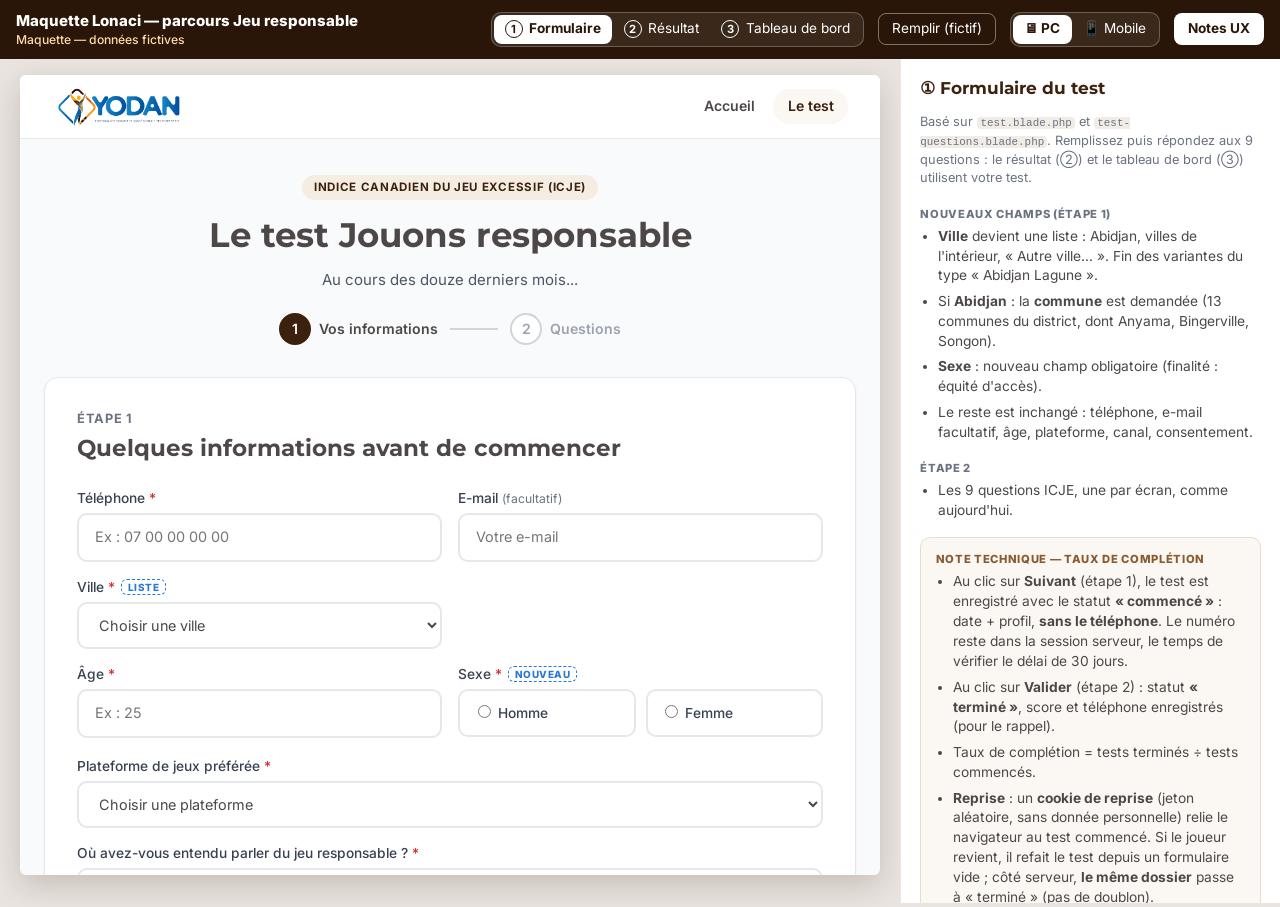
==== commit 336545aa: "maj lonaci" ====
--- a/lonaci-parcours-jeu-responsable/index.html
+++ b/lonaci-parcours-jeu-responsable/index.html
@@ -126,7 +126,7 @@
                     <input type="checkbox" id="cb-support">
                     <span>
                       <b>J'accepte d'être accompagné(e)</b>
-                      <small>J'accepte qu'un professionnel de l'accompagnement me contacte pour me proposer un suivi adapté.</small>
+                      <small>Un professionnel de l'accompagnement vous <strong>appellera</strong> au <span class="ph" id="r-phone2">07 00 00 00 00</span> pour vous proposer un suivi adapté, même si vous ne cochez pas la case ci-dessus.</small>
                     </span>
                   </label>
 
@@ -324,7 +324,7 @@
                     </form>
                     <label class="mini" id="q-filter-wrap">Afficher
                       <select id="q-filter">
-                        <option value="todo">À appeler (demande = Oui, en attente)</option>
+                        <option value="todo">À appeler (demande de contact, en attente)</option>
                         <option value="all">Tous les dossiers à risque</option>
                       </select>
                     </label>
@@ -389,10 +389,10 @@
   <div class="tip" id="tip" role="tooltip" hidden></div>
   <div class="toast" id="toast" role="status" aria-live="polite" hidden></div>
 
-  <script src="app.js?v=2"></script>
-  <script src="form.js?v=3"></script>
-  <script src="result.js?v=1"></script>
-  <script src="dash.js?v=4"></script>
+  <script src="app.js?v=4"></script>
+  <script src="form.js?v=4"></script>
+  <script src="result.js?v=2"></script>
+  <script src="dash.js?v=6"></script>
   <script>PJR.boot();</script>
 </body>
 </html>
